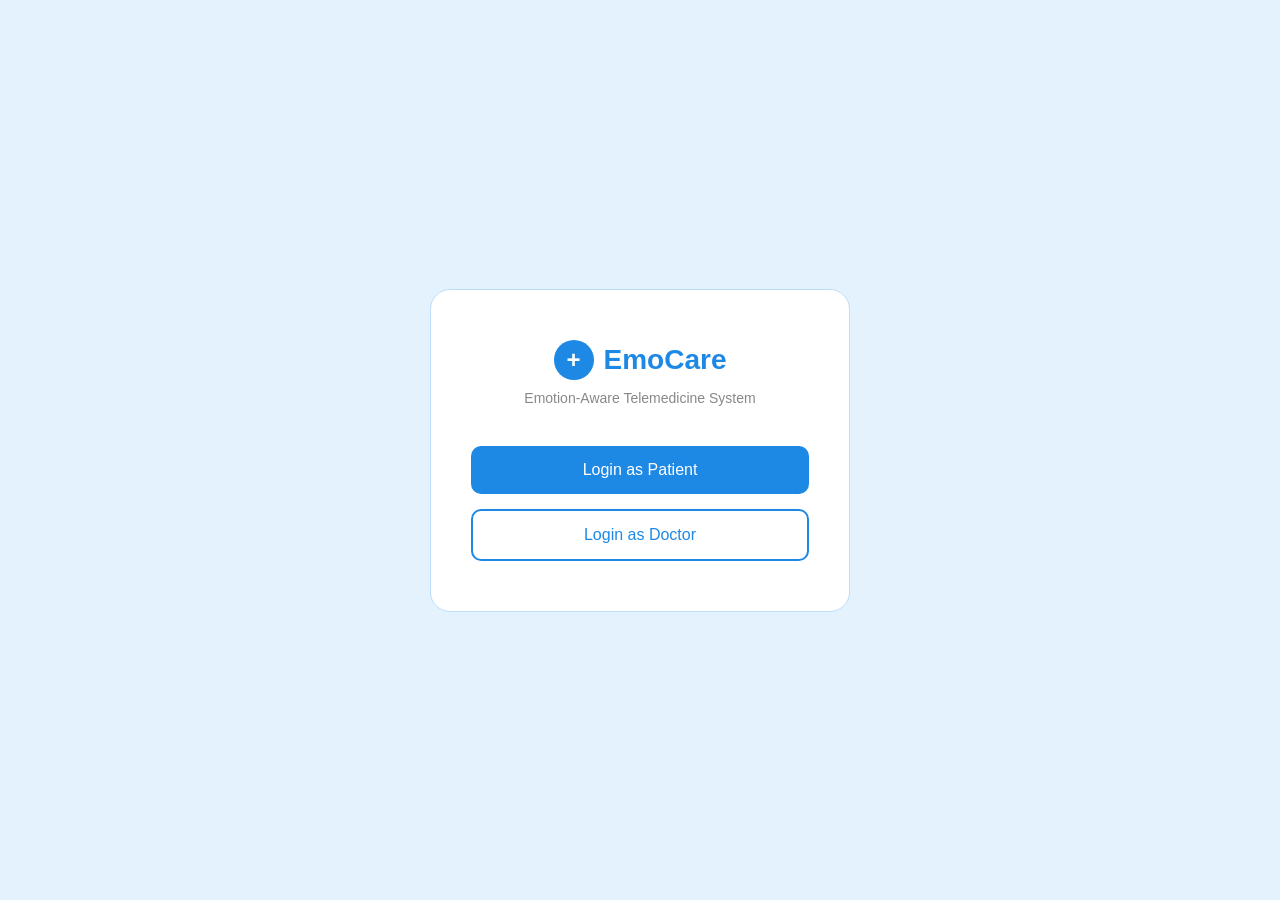
==== frontend/index.html @ 8fb6fdd4 "Initial commit - EmoCare telemedicine system" ====
<!DOCTYPE html>
<html lang="en">
<head>
  <meta charset="UTF-8">
  <meta name="viewport" content="width=device-width, initial-scale=1.0">
  <title>EmoCare - Telemedicine</title>
  <link rel="stylesheet" href="css/style.css">
</head>
<body>
  <div class="login-container">
    <div class="login-card">
      <div class="logo">
        <span class="logo-icon">+</span>
        <h1>EmoCare</h1>
      </div>
      <p class="tagline">Emotion-Aware Telemedicine System</p>
      <div class="btn-group">
        <button class="btn-patient" onclick="window.location.href='patient-chat.html'">
          Login as Patient
        </button>
        <button class="btn-doctor" onclick="window.location.href='doctor-dashboard.html'">
          Login as Doctor
        </button>
      </div>
    </div>
  </div>
</body>
</html>
---- frontend/css/style.css ----
* {
  margin: 0;
  padding: 0;
  box-sizing: border-box;
  font-family: 'Segoe UI', sans-serif;
}

body {
  background: #E3F2FD;
  min-height: 100vh;
  display: flex;
  align-items: center;
  justify-content: center;
}

.login-container {
  width: 100%;
  display: flex;
  justify-content: center;
  padding: 20px;
}

.login-card {
  background: white;
  border-radius: 20px;
  padding: 50px 40px;
  width: 100%;
  max-width: 420px;
  text-align: center;
  border: 1px solid #BBDEFB;
}

.logo {
  display: flex;
  align-items: center;
  justify-content: center;
  gap: 10px;
  margin-bottom: 10px;
}

.logo-icon {
  background: #1E88E5;
  color: white;
  width: 40px;
  height: 40px;
  border-radius: 50%;
  display: flex;
  align-items: center;
  justify-content: center;
  font-size: 24px;
  font-weight: bold;
}

.logo h1 {
  color: #1E88E5;
  font-size: 28px;
}

.tagline {
  color: #888;
  font-size: 14px;
  margin-bottom: 40px;
}

.btn-group {
  display: flex;
  flex-direction: column;
  gap: 15px;
}

.btn-patient {
  background: #1E88E5;
  color: white;
  border: none;
  padding: 15px;
  border-radius: 10px;
  font-size: 16px;
  cursor: pointer;
}

.btn-doctor {
  background: white;
  color: #1E88E5;
  border: 2px solid #1E88E5;
  padding: 15px;
  border-radius: 10px;
  font-size: 16px;
  cursor: pointer;
}

.btn-patient:hover {
  background: #1565C0;
}

.btn-doctor:hover {
  background: #E3F2FD;
}
.chat-wrapper {
  max-width: 600px;
  margin: 20px auto;
  background: white;
  border-radius: 20px;
  border: 1px solid #BBDEFB;
  overflow: hidden;
  height: 90vh;
  display: flex;
  flex-direction: column;
}

.chat-header {
  background: #1E88E5;
  color: white;
  padding: 15px 20px;
  display: flex;
  justify-content: space-between;
  align-items: center;
}

.logo-small { font-weight: bold; font-size: 16px; }
.header-title { font-size: 15px; }
.status { font-size: 12px; color: #90CAF9; }

.chat-messages {
  flex: 1;
  overflow-y: auto;
  padding: 20px;
  background: #F5F9FF;
  display: flex;
  flex-direction: column;
  gap: 12px;
}

.message { display: flex; }
.message.user { justify-content: flex-end; }
.message.bot { justify-content: flex-start; }

.bubble {
  max-width: 70%;
  padding: 10px 15px;
  border-radius: 15px;
  font-size: 14px;
  line-height: 1.5;
  position: relative;
}

.message.user .bubble {
  background: #1E88E5;
  color: white;
  border-bottom-right-radius: 4px;
}

.message.bot .bubble {
  background: white;
  color: #333;
  border: 1px solid #BBDEFB;
  border-bottom-left-radius: 4px;
}

.alert-msg { background: #FFEBEE; color: #c62828; border-color: #ef9a9a; }

.emotion-badge {
  display: inline-block;
  color: white;
  font-size: 10px;
  font-weight: bold;
  padding: 2px 7px;
  border-radius: 10px;
  margin-left: 8px;
}

.chat-input-area {
  padding: 15px;
  display: flex;
  gap: 10px;
  border-top: 1px solid #BBDEFB;
  background: white;
}

.chat-input-area input {
  flex: 1;
  padding: 12px 15px;
  border: 1px solid #BBDEFB;
  border-radius: 25px;
  font-size: 14px;
  outline: none;
}

.chat-input-area button {
  background: #1E88E5;
  color: white;
  border: none;
  padding: 12px 25px;
  border-radius: 25px;
  cursor: pointer;
  font-size: 14px;
}

.chat-input-area button:hover { background: #1565C0; }
.dashboard-wrapper {
  max-width: 800px;
  margin: 20px auto;
  padding: 0 15px;
}

.dash-header {
  background: #1E88E5;
  color: white;
  padding: 15px 20px;
  border-radius: 15px;
  display: flex;
  justify-content: space-between;
  align-items: center;
  margin-bottom: 15px;
}

.doctor-name { font-size: 13px; color: #90CAF9; }

.stress-banner {
  background: #FFEBEE;
  color: #c62828;
  border: 1px solid #ef9a9a;
  padding: 12px 20px;
  border-radius: 10px;
  font-weight: bold;
  margin-bottom: 15px;
  text-align: center;
  font-size: 14px;
}

.dash-stats {
  display: grid;
  grid-template-columns: repeat(4, 1fr);
  gap: 12px;
  margin-bottom: 20px;
}

.stat-card {
  background: white;
  border: 1px solid #BBDEFB;
  border-radius: 12px;
  padding: 15px;
  text-align: center;
}

.stat-card.stress { border-color: #ef9a9a; }
.stat-card.positive { border-color: #a5d6a7; }
.stat-card.negative { border-color: #ffcc80; }

.stat-num {
  font-size: 28px;
  font-weight: bold;
  color: #1E88E5;
}

.stat-card.stress .stat-num { color: #e53935; }
.stat-card.positive .stat-num { color: #43A047; }
.stat-card.negative .stat-num { color: #FB8C00; }

.stat-label {
  font-size: 12px;
  color: #888;
  margin-top: 4px;
}

.dash-content {
  background: white;
  border: 1px solid #BBDEFB;
  border-radius: 15px;
  padding: 20px;
}

.section-title {
  font-size: 16px;
  color: #1E88E5;
  margin-bottom: 15px;
  font-weight: 500;
}

.message-list {
  display: flex;
  flex-direction: column;
  gap: 10px;
}

.msg-row {
  background: #F5F9FF;
  border: 1px solid #BBDEFB;
  border-radius: 10px;
  padding: 12px 15px;
  position: relative;
}

.msg-info {
  display: flex;
  justify-content: space-between;
  margin-bottom: 6px;
}

.patient-id { font-size: 12px; font-weight: 500; color: #1E88E5; }
.msg-time { font-size: 11px; color: #888; }
.msg-text { font-size: 14px; color: #333; margin-bottom: 8px; }

.emotion-tag {
  color: white;
  font-size: 11px;
  font-weight: bold;
  padding: 3px 10px;
  border-radius: 10px;
}

.loading-text { color: #888; font-size: 14px; text-align: center; padding: 20px; }
.analytics-wrapper {
  max-width: 800px;
  margin: 20px auto;
  padding: 0 15px;
}

.charts-grid {
  display: grid;
  grid-template-columns: 1fr 1fr;
  gap: 15px;
  margin-top: 15px;
}

.chart-card {
  background: white;
  border: 1px solid #BBDEFB;
  border-radius: 15px;
  padding: 20px;
}

.back-btn {
  font-size: 12px;
  color: #90CAF9;
  text-decoration: none;
}

.back-btn:hover { color: white; }
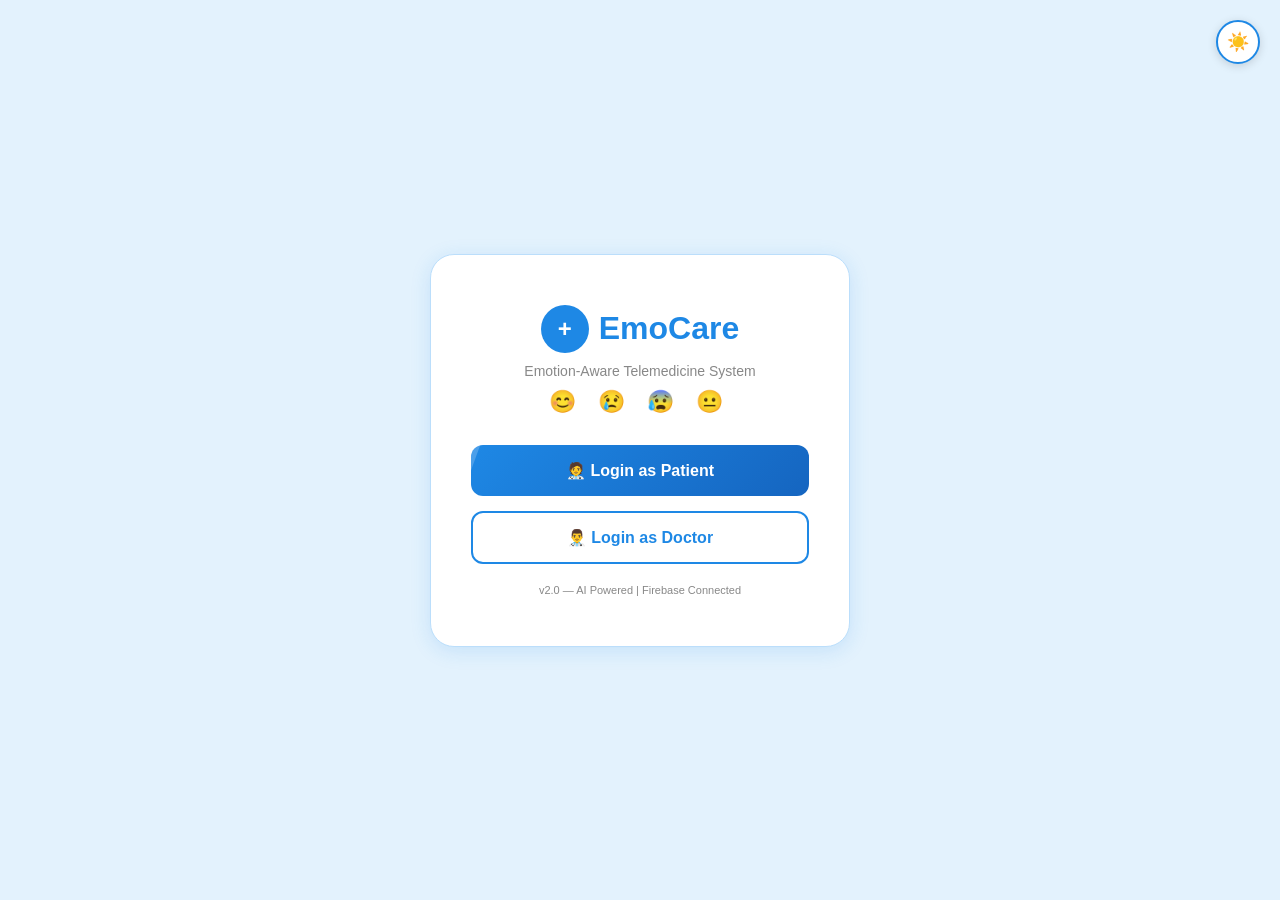
==== commit e3577f21: "feat: EmoCare v3 - admin, analytics, SOS, AI features" ====
--- a/frontend/index.html
+++ b/frontend/index.html
@@ -5,24 +5,262 @@
   <meta name="viewport" content="width=device-width, initial-scale=1.0">
   <title>EmoCare - Telemedicine</title>
   <link rel="stylesheet" href="css/style.css">
+  <style>
+    @keyframes fadeInUp {
+      from { opacity: 0; transform: translateY(30px); }
+      to { opacity: 1; transform: translateY(0); }
+    }
+    @keyframes heartbeat {
+      0%, 100% { transform: scale(1); }
+      50% { transform: scale(1.15); }
+    }
+    @keyframes float {
+      0%, 100% { transform: translateY(0px); }
+      50% { transform: translateY(-8px); }
+    }
+    @keyframes pulse-ring {
+      0% { box-shadow: 0 0 0 0 rgba(30,136,229,0.4); }
+      70% { box-shadow: 0 0 0 15px rgba(30,136,229,0); }
+      100% { box-shadow: 0 0 0 0 rgba(30,136,229,0); }
+    }
+    @keyframes particle {
+      0% { transform: translateY(100vh) rotate(0deg); opacity: 0; }
+      10% { opacity: 0.6; }
+      90% { opacity: 0.6; }
+      100% { transform: translateY(-100px) rotate(720deg); opacity: 0; }
+    }
+
+    body {
+      background: var(--bg-main);
+      min-height: 100vh;
+      display: flex;
+      align-items: center;
+      justify-content: center;
+      overflow: hidden;
+      position: relative;
+    }
+
+    .particles {
+      position: fixed;
+      top: 0; left: 0;
+      width: 100%; height: 100%;
+      pointer-events: none;
+      z-index: 0;
+    }
+
+    .particle {
+      position: absolute;
+      bottom: -20px;
+      width: 8px; height: 8px;
+      background: rgba(30,136,229,0.3);
+      border-radius: 50%;
+      animation: particle linear infinite;
+    }
+
+    .login-container {
+      position: relative;
+      z-index: 1;
+      width: 100%;
+      padding: 20px;
+      display: flex;
+      justify-content: center;
+    }
+
+    .login-card {
+      background: var(--bg-card);
+      border-radius: 24px;
+      padding: 50px 40px;
+      width: 100%;
+      max-width: 420px;
+      text-align: center;
+      border: 1px solid var(--border-color);
+      box-shadow: var(--shadow);
+      animation: fadeInUp 0.8s ease forwards;
+      backdrop-filter: blur(10px);
+    }
+
+    .logo {
+      display: flex;
+      align-items: center;
+      justify-content: center;
+      gap: 10px;
+      margin-bottom: 10px;
+    }
+
+    .logo-icon {
+      background: #1E88E5;
+      color: white;
+      width: 48px;
+      height: 48px;
+      border-radius: 50%;
+      display: flex;
+      align-items: center;
+      justify-content: center;
+      font-size: 24px;
+      font-weight: bold;
+      animation: heartbeat 1.5s ease-in-out infinite, pulse-ring 2s ease-in-out infinite;
+    }
+
+    .logo h1 {
+      color: #1E88E5;
+      font-size: 32px;
+      font-weight: 700;
+    }
+
+    .tagline {
+      color: var(--text-secondary);
+      font-size: 14px;
+      margin-bottom: 10px;
+    }
+
+    .emoji-row {
+      font-size: 22px;
+      margin-bottom: 30px;
+      animation: float 3s ease-in-out infinite;
+      letter-spacing: 8px;
+    }
+
+    .btn-group {
+      display: flex;
+      flex-direction: column;
+      gap: 15px;
+    }
+
+    .btn-patient {
+      background: linear-gradient(135deg, #1E88E5, #1565C0);
+      color: white;
+      border: none;
+      padding: 16px;
+      border-radius: 12px;
+      font-size: 16px;
+      font-weight: 600;
+      cursor: pointer;
+      transition: all 0.3s ease;
+      position: relative;
+      overflow: hidden;
+    }
+
+    .btn-patient::before {
+      content: '';
+      position: absolute;
+      top: 0; left: -100%;
+      width: 100%; height: 100%;
+      background: rgba(255,255,255,0.2);
+      transform: skewX(-20deg);
+      transition: left 0.5s;
+    }
+
+    .btn-patient:hover::before { left: 100%; }
+    .btn-patient:hover { transform: translateY(-2px); box-shadow: 0 8px 25px rgba(30,136,229,0.4); }
+
+    .btn-doctor {
+      background: var(--bg-card);
+      color: #1E88E5;
+      border: 2px solid #1E88E5;
+      padding: 15px;
+      border-radius: 12px;
+      font-size: 16px;
+      font-weight: 600;
+      cursor: pointer;
+      transition: all 0.3s ease;
+    }
+
+    .btn-doctor:hover {
+      background: #E3F2FD;
+      transform: translateY(-2px);
+      box-shadow: 0 8px 25px rgba(30,136,229,0.2);
+    }
+
+    .version-tag {
+      margin-top: 20px;
+      font-size: 11px;
+      color: var(--text-secondary);
+    }
+
+    .theme-btn {
+      position: fixed;
+      top: 20px;
+      right: 20px;
+      width: 44px;
+      height: 44px;
+      border-radius: 50%;
+      border: 2px solid #1E88E5;
+      background: var(--bg-card);
+      cursor: pointer;
+      font-size: 18px;
+      display: flex;
+      align-items: center;
+      justify-content: center;
+      z-index: 1000;
+      box-shadow: 0 2px 10px rgba(0,0,0,0.15);
+      transition: all 0.3s ease;
+    }
+    .theme-btn:hover { transform: scale(1.1) rotate(20deg); }
+  </style>
 </head>
 <body>
-  <div class="login-container">
-    <div class="login-card">
-      <div class="logo">
-        <span class="logo-icon">+</span>
-        <h1>EmoCare</h1>
-      </div>
-      <p class="tagline">Emotion-Aware Telemedicine System</p>
-      <div class="btn-group">
-        <button class="btn-patient" onclick="window.location.href='patient-chat.html'">
-          Login as Patient
-        </button>
-        <button class="btn-doctor" onclick="window.location.href='doctor-dashboard.html'">
-          Login as Doctor
-        </button>
-      </div>
+
+<div class="particles" id="particles"></div>
+
+<button class="theme-btn" id="themeToggle" onclick="toggleTheme()">☀️</button>
+
+<div class="login-container">
+  <div class="login-card">
+    <div class="logo">
+      <div class="logo-icon">+</div>
+      <h1>EmoCare</h1>
     </div>
+    <p class="tagline">Emotion-Aware Telemedicine System</p>
+    <div class="emoji-row">😊 😢 😰 😐</div>
+    <div class="btn-group">
+      <button class="btn-patient" onclick="goTo('patient-chat.html')">
+        🧑‍⚕️ Login as Patient
+      </button>
+      <button class="btn-doctor" onclick="goTo('doctor-dashboard.html')">
+        👨‍⚕️ Login as Doctor
+      </button>
+    </div>
+    <p class="version-tag">v2.0 — AI Powered | Firebase Connected</p>
   </div>
+</div>
+
+<script>
+function goTo(page) {
+  document.querySelector('.login-card').style.animation = 'fadeOut 0.4s ease forwards';
+  setTimeout(() => window.location.href = page, 350);
+}
+
+function toggleTheme() {
+  const html = document.documentElement;
+  const btn = document.getElementById('themeToggle');
+  if (html.getAttribute('data-theme') === 'dark') {
+    html.removeAttribute('data-theme');
+    btn.textContent = '☀️';
+    localStorage.setItem('theme', 'light');
+  } else {
+    html.setAttribute('data-theme', 'dark');
+    btn.textContent = '🌙';
+    localStorage.setItem('theme', 'dark');
+  }
+}
+
+const saved = localStorage.getItem('theme');
+if (saved === 'dark') {
+  document.documentElement.setAttribute('data-theme', 'dark');
+  document.getElementById('themeToggle').textContent = '🌙';
+}
+
+const particles = document.getElementById('particles');
+for (let i = 0; i < 15; i++) {
+  const p = document.createElement('div');
+  p.className = 'particle';
+  p.style.left = Math.random() * 100 + 'vw';
+  p.style.width = p.style.height = (Math.random() * 8 + 4) + 'px';
+  p.style.animationDuration = (Math.random() * 10 + 8) + 's';
+  p.style.animationDelay = (Math.random() * 8) + 's';
+  p.style.opacity = Math.random() * 0.5 + 0.2;
+  particles.appendChild(p);
+}
+</script>
 </body>
 </html>
--- a/frontend/css/style.css
+++ b/frontend/css/style.css
@@ -21,7 +21,10 @@
 }
 
 .login-card {
-  background: white;
+  background: var(--bg-card);
+  color: var(--color-text-primary);
+  border: 1px solid var(--border-color);
+  box-shadow: var(--shadow); white
   border-radius: 20px;
   padding: 50px 40px;
   width: 100%;
@@ -57,9 +60,7 @@
 }
 
 .tagline {
-  color: #888;
-  font-size: 14px;
-  margin-bottom: 40px;
+  color: var(--text-secondary);
 }
 
 .btn-group {
@@ -335,4 +336,212 @@
   text-decoration: none;
 }
 
-.back-btn:hover { color: white; }+.back-btn:hover { color: white; }
+/* NAVBAR */
+.navbar {
+  background: #1E88E5;
+  padding: 12px 20px;
+  display: flex;
+  justify-content: space-between;
+  align-items: center;
+  position: sticky;
+  top: 0;
+  z-index: 100;
+}
+
+.nav-logo {
+  color: white;
+  font-size: 20px;
+  font-weight: bold;
+  text-decoration: none;
+}
+
+.nav-links {
+  display: flex;
+  gap: 15px;
+}
+
+.nav-links a {
+  color: white;
+  text-decoration: none;
+  font-size: 13px;
+  padding: 6px 12px;
+  border-radius: 20px;
+  background: rgba(255,255,255,0.15);
+}
+
+.nav-links a:hover {
+  background: rgba(255,255,255,0.3);
+}
+
+.nav-links a.active {
+  background: white;
+  color: #1E88E5;
+  font-weight: bold;
+}
+
+/* ADMIN */
+.admin-wrapper {
+  max-width: 900px;
+  margin: 20px auto;
+  padding: 0 15px;
+}
+
+.admin-grid {
+  display: grid;
+  grid-template-columns: 1fr 1fr;
+  gap: 15px;
+  margin-bottom: 20px;
+}
+
+.admin-card {
+  background: white;
+  border: 1px solid #BBDEFB;
+  border-radius: 15px;
+  padding: 20px;
+}
+
+.admin-card h3 {
+  color: #1E88E5;
+  margin-bottom: 15px;
+  font-size: 15px;
+}
+
+.admin-table {
+  width: 100%;
+  border-collapse: collapse;
+  font-size: 13px;
+}
+
+.admin-table th {
+  background: #E3F2FD;
+  padding: 8px;
+  text-align: left;
+  color: #1E88E5;
+}
+
+.admin-table td {
+  padding: 8px;
+  border-bottom: 1px solid #F0F0F0;
+}
+
+.badge {
+  padding: 3px 8px;
+  border-radius: 10px;
+  font-size: 11px;
+  font-weight: bold;
+  color: white;
+}
+
+.badge.stress { background: #e53935; }
+.badge.positive { background: #43A047; }
+.badge.negative { background: #FB8C00; }
+.badge.neutral { background: #888; }
+
+.clear-btn {
+  background: #e53935;
+  color: white;
+  border: none;
+  padding: 8px 16px;
+  border-radius: 8px;
+  cursor: pointer;
+  font-size: 13px;
+  margin-top: 10px;
+}
+:root {
+  --bg-main: #E3F2FD;
+  --bg-card: #ffffff;
+  --bg-chat: #F5F9FF;
+  --text-primary: #333333;
+  --text-secondary: #888888;
+  --border-color: #BBDEFB;
+  --header-bg: #1E88E5;
+  --bubble-user: #1E88E5;
+  --bubble-bot: #ffffff;
+  --input-bg: #ffffff;
+  --shadow: 0 4px 20px rgba(30,136,229,0.15);
+  --transition: all 0.3s ease;
+}
+
+[data-theme="dark"] {
+  --bg-main: #0a0f1e;
+  --bg-card: #1a2035;
+  --bg-chat: #111827;
+  --text-primary: #e2e8f0;
+  --text-secondary: #94a3b8;
+  --border-color: #2d3748;
+  --header-bg: #1565C0;
+  --bubble-user: #1565C0;
+  --bubble-bot: #1e293b;
+  --input-bg: #1e293b;
+  --shadow: 0 4px 20px rgba(0,0,0,0.4);
+}
+
+* {
+  transition: background-color 0.3s ease, color 0.3s ease, border-color 0.3s ease;
+}
+
+body {
+  background: var(--bg-main);
+}
+@media (max-width: 768px) {
+  .login-card {
+    padding: 35px 25px;
+    margin: 10px;
+    border-radius: 20px;
+  }
+
+  .logo h1 { font-size: 26px; }
+
+  .chat-wrapper {
+    height: 100vh;
+    border-radius: 0;
+    margin: 0;
+  }
+
+  .chat-header {
+    padding: 12px 15px;
+  }
+
+  .chat-input-area {
+    padding: 10px;
+  }
+
+  .chat-input-area input {
+    font-size: 16px;
+  }
+
+  .dashboard-wrapper {
+    padding: 0 10px;
+  }
+
+  .dash-stats {
+    grid-template-columns: repeat(2, 1fr);
+  }
+
+  .stat-num { font-size: 22px; }
+
+  .charts-grid {
+    grid-template-columns: 1fr;
+  }
+
+  .btn-patient, .btn-doctor {
+    padding: 14px;
+    font-size: 15px;
+  }
+
+  .bubble {
+    max-width: 85%;
+    font-size: 14px;
+  }
+}
+
+@media (max-width: 480px) {
+  .dash-stats {
+    grid-template-columns: repeat(2, 1fr);
+    gap: 8px;
+  }
+
+  .stat-num { font-size: 20px; }
+  .stat-label { font-size: 11px; }
+}
